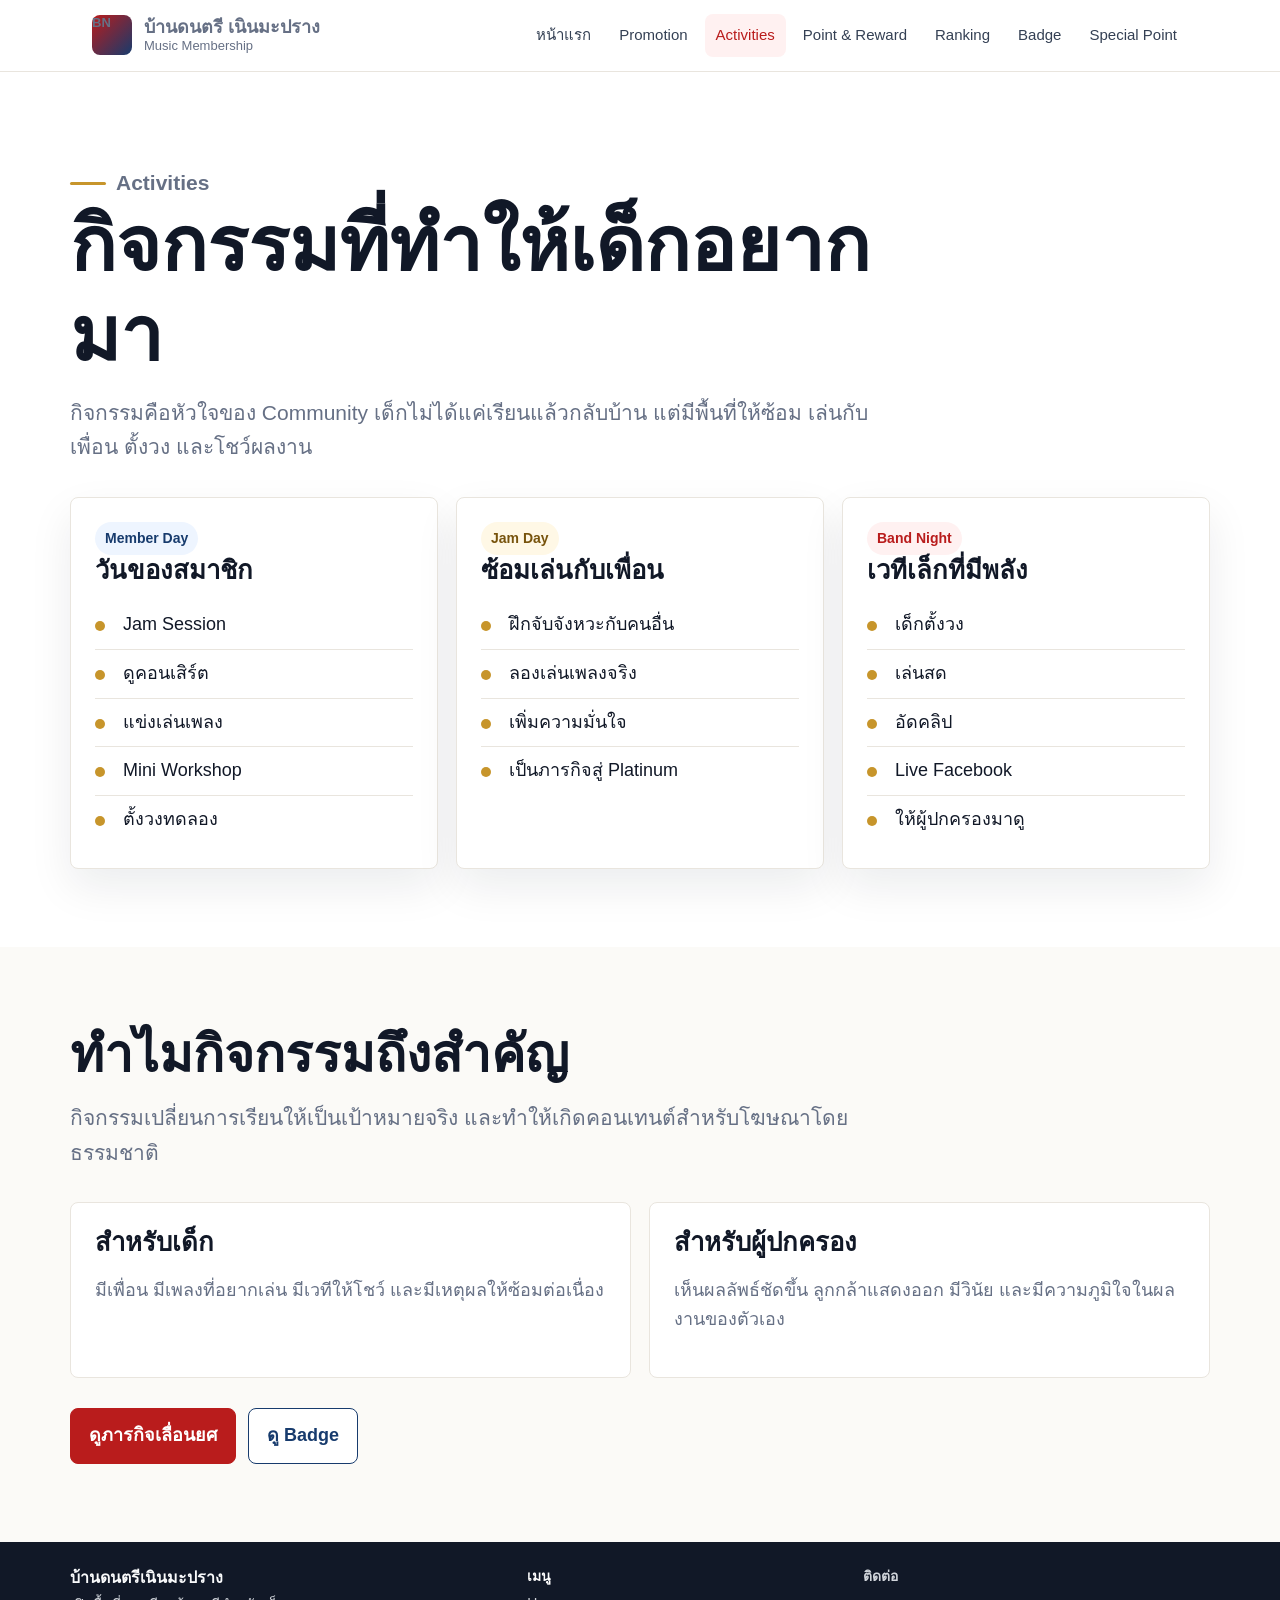
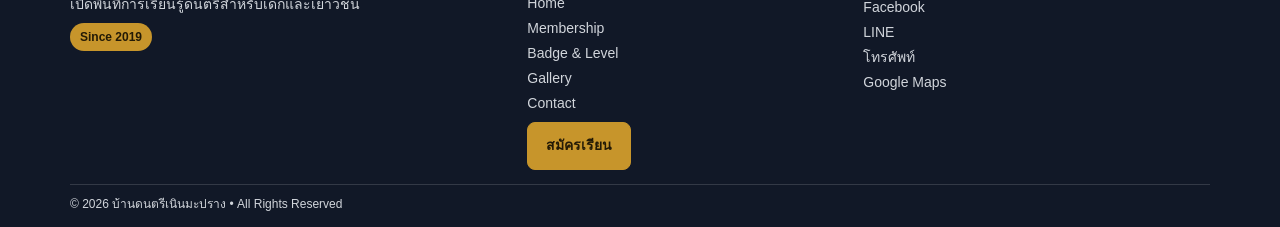
==== activities.html @ 653e2a2e "Add files via upload" ====
﻿<!doctype html>
<html lang="th">
  <head>
    <meta charset="utf-8"><meta name="viewport" content="width=device-width, initial-scale=1">
    <title>Activities | บ้านดนตรี เนินมะปราง</title><link rel="stylesheet" href="assets/styles.css">
  </head>
  <body>
    <header class="site-header"><nav class="nav" aria-label="เมนูหลัก"><a class="brand" href="index.html"><span class="brand-mark">BN</span><span><strong>บ้านดนตรี เนินมะปราง</strong><span>Music Membership</span></span></a><button class="nav-toggle" type="button" aria-label="เปิดเมนู" aria-expanded="false">☰</button><div class="nav-links"><a href="index.html">หน้าแรก</a><a href="promotion.html">Promotion</a><a class="active" href="activities.html">Activities</a><a href="point-reward.html">Point & Reward</a><a href="ranking.html">Ranking</a><a href="badge.html">Badge</a><a href="special-point.html">Special Point</a></div></nav></header>
    <main>
      <section class="section">
        <div class="container">
          <div class="section-head"><p class="eyebrow">Activities</p><h1>กิจกรรมที่ทำให้เด็กอยากมา</h1><p>กิจกรรมคือหัวใจของ Community เด็กไม่ได้แค่เรียนแล้วกลับบ้าน แต่มีพื้นที่ให้ซ้อม เล่นกับเพื่อน ตั้งวง และโชว์ผลงาน</p></div>
          <div class="grid">
            <article class="card feature"><span class="tag">Member Day</span><h3>วันของสมาชิก</h3><ul class="list"><li>Jam Session</li><li>ดูคอนเสิร์ต</li><li>แข่งเล่นเพลง</li><li>Mini Workshop</li><li>ตั้งวงทดลอง</li></ul></article>
            <article class="card feature"><span class="tag gold">Jam Day</span><h3>ซ้อมเล่นกับเพื่อน</h3><ul class="list"><li>ฝึกจับจังหวะกับคนอื่น</li><li>ลองเล่นเพลงจริง</li><li>เพิ่มความมั่นใจ</li><li>เป็นภารกิจสู่ Platinum</li></ul></article>
            <article class="card feature"><span class="tag red">Band Night</span><h3>เวทีเล็กที่มีพลัง</h3><ul class="list"><li>เด็กตั้งวง</li><li>เล่นสด</li><li>อัดคลิป</li><li>Live Facebook</li><li>ให้ผู้ปกครองมาดู</li></ul></article>
          </div>
        </div>
      </section>
      <section class="section alt">
        <div class="container">
          <div class="section-head"><h2>ทำไมกิจกรรมถึงสำคัญ</h2><p>กิจกรรมเปลี่ยนการเรียนให้เป็นเป้าหมายจริง และทำให้เกิดคอนเทนต์สำหรับโฆษณาโดยธรรมชาติ</p></div>
          <div class="grid two">
            <article class="card"><h3>สำหรับเด็ก</h3><p>มีเพื่อน มีเพลงที่อยากเล่น มีเวทีให้โชว์ และมีเหตุผลให้ซ้อมต่อเนื่อง</p></article>
            <article class="card"><h3>สำหรับผู้ปกครอง</h3><p>เห็นผลลัพธ์ชัดขึ้น ลูกกล้าแสดงออก มีวินัย และมีความภูมิใจในผลงานของตัวเอง</p></article>
          </div>
          <div class="actions"><a class="button" href="ranking.html">ดูภารกิจเลื่อนยศ</a><a class="button secondary" href="badge.html">ดู Badge</a></div>
        </div>
      </section>
    </main>
    <footer class="site-footer" id="contact-footer">
  <div class="footer-grid">
    <div class="footer-brand">
      <strong>บ้านดนตรีเนินมะปราง</strong>
      <p>เปิดพื้นที่การเรียนรู้ดนตรีสำหรับเด็กและเยาวชน</p>
      <span class="footer-since">Since 2019</span>
    </div>
    <div>
      <p class="footer-title">เมนู</p>
      <div class="footer-links">
        <a href="index.html">Home</a>
        <a href="promotion.html">Membership</a>
        <a href="ranking.html">Badge &amp; Level</a>
        <a href="activities.html">Gallery</a>
        <a href="#contact-footer">Contact</a>
      </div>
      <div class="footer-apply">
        <a class="button gold" href="promotion.html">สมัครเรียน</a>
      </div>
    </div>
    <div class="footer-contact">
      <p class="footer-title">ติดต่อ</p>
      <a href="#">Facebook</a>
      <a href="#">LINE</a>
      <a href="tel:">โทรศัพท์</a>
      <a href="#">Google Maps</a>
    </div>
  </div>
  <div class="footer-bottom">© 2026 บ้านดนตรีเนินมะปราง • All Rights Reserved</div>
</footer>
    <button class="to-top" type="button" aria-label="กลับขึ้นด้านบน">↑</button><script src="assets/script.js"></script>
  </body>
</html>
---- assets/styles.css ----
:root {
  --white: #ffffff;
  --paper: #fbfaf7;
  --ink: #111827;
  --muted: #667085;
  --line: #e9e5de;
  --red: #b91c1c;
  --red-soft: #fff1f1;
  --gold: #c7952b;
  --gold-soft: #fff8e6;
  --blue: #173b6d;
  --blue-soft: #eef5ff;
  --shadow: 0 18px 44px rgba(17, 24, 39, 0.08);
  --radius: 8px;
  --max: 1140px;
}

* {
  box-sizing: border-box;
}

html {
  scroll-behavior: smooth;
}

body {
  margin: 0;
  color: var(--ink);
  background: var(--white);
  font-family: Tahoma, Arial, sans-serif;
  font-size: 18px;
  line-height: 1.65;
}

img {
  display: block;
  width: 100%;
  height: auto;
}

a {
  color: inherit;
  text-decoration: none;
}

.site-header {
  position: sticky;
  top: 0;
  z-index: 50;
  background: rgba(255, 255, 255, 0.94);
  border-bottom: 1px solid var(--line);
  backdrop-filter: blur(18px);
}

.nav {
  max-width: var(--max);
  margin: 0 auto;
  padding: 14px 22px;
  display: flex;
  align-items: center;
  justify-content: space-between;
  gap: 18px;
}

.brand {
  display: flex;
  align-items: center;
  gap: 12px;
  min-width: 230px;
}

.brand-mark {
  width: 40px;
  height: 40px;
  display: grid;
  place-items: center;
  color: var(--white);
  background: linear-gradient(135deg, var(--red), var(--blue));
  border-radius: 8px;
  font-weight: 700;
}

.brand strong {
  display: block;
  font-size: 18px;
  line-height: 1.2;
}

.brand span {
  display: block;
  color: var(--muted);
  font-size: 13px;
  line-height: 1.2;
}

.nav-toggle {
  display: none;
  width: 44px;
  height: 44px;
  border: 1px solid var(--line);
  background: var(--white);
  border-radius: var(--radius);
  font-size: 24px;
  cursor: pointer;
}

.nav-links {
  display: flex;
  align-items: center;
  justify-content: flex-end;
  gap: 6px;
  flex-wrap: wrap;
}

.nav-links a {
  padding: 9px 11px;
  color: #344054;
  border-radius: 8px;
  font-size: 15px;
}

.nav-links a:hover,
.nav-links a.active {
  color: var(--red);
  background: var(--red-soft);
}

.section {
  padding: 78px 22px;
}

.section.alt {
  background: var(--paper);
}

.container {
  width: 100%;
  max-width: var(--max);
  margin: 0 auto;
}

.hero {
  padding: 64px 22px 42px;
}

.hero-grid {
  max-width: var(--max);
  margin: 0 auto;
  display: grid;
  grid-template-columns: minmax(0, 1fr) minmax(320px, 500px);
  gap: 42px;
  align-items: center;
}

.hero-copy {
  max-width: 720px;
}

.eyebrow {
  display: inline-flex;
  align-items: center;
  gap: 10px;
  margin: 0 0 18px;
  color: var(--blue);
  font-weight: 700;
  font-size: 16px;
}

.eyebrow::before {
  content: "";
  width: 36px;
  height: 3px;
  background: var(--gold);
  border-radius: 999px;
}

h1,
h2,
h3 {
  margin: 0;
  line-height: 1.18;
  letter-spacing: 0;
}

h1 {
  font-size: clamp(42px, 6vw, 76px);
}

h2 {
  font-size: clamp(34px, 4vw, 54px);
}

h3 {
  font-size: clamp(24px, 2vw, 30px);
}

.lead {
  margin: 22px 0 0;
  max-width: 760px;
  color: #344054;
  font-size: clamp(20px, 2vw, 26px);
}

.hero-actions,
.actions {
  margin-top: 30px;
  display: flex;
  gap: 12px;
  flex-wrap: wrap;
}

.button {
  display: inline-flex;
  align-items: center;
  justify-content: center;
  min-height: 48px;
  padding: 12px 18px;
  color: var(--white);
  background: var(--red);
  border: 1px solid var(--red);
  border-radius: 8px;
  font-weight: 700;
}

.button.secondary {
  color: var(--blue);
  background: var(--white);
  border-color: var(--blue);
}

.button.gold {
  color: #231a06;
  background: var(--gold);
  border-color: var(--gold);
}

.button.green {
  color: var(--white);
  background: #15803d;
  border-color: #15803d;
}

.button.blue {
  color: var(--white);
  background: #1d4ed8;
  border-color: #1d4ed8;
}

.button.pink-purple {
  color: var(--white);
  background: linear-gradient(135deg, #db2777, #7c3aed);
  border-color: #a21caf;
}

.hero-media {
  overflow: hidden;
  border: 1px solid var(--line);
  border-radius: var(--radius);
  box-shadow: var(--shadow);
  background: var(--paper);
}

.hero-media img {
  aspect-ratio: 4 / 3;
  object-fit: cover;
}

.section-head {
  max-width: 820px;
  margin-bottom: 32px;
}

.section-head p {
  margin: 16px 0 0;
  color: var(--muted);
  font-size: 21px;
}

.grid {
  display: grid;
  grid-template-columns: repeat(3, minmax(0, 1fr));
  gap: 18px;
}

.grid.two {
  grid-template-columns: repeat(2, minmax(0, 1fr));
}

.promo-grid {
  display: grid;
  grid-template-columns: repeat(2, minmax(0, 1fr));
  gap: 18px;
}

.promo-card {
  min-height: 100%;
  display: flex;
  flex-direction: column;
}

.promo-card .list {
  flex: 1;
}

.promo-card .button {
  margin-top: 20px;
  align-self: flex-start;
}

.detail-layout {
  display: grid;
  grid-template-columns: minmax(0, 1.25fr) minmax(280px, 0.75fr);
  gap: 22px;
  align-items: start;
}

.detail-panel {
  position: sticky;
  top: 92px;
}

.summary-row {
  display: grid;
  grid-template-columns: 180px 1fr;
  gap: 12px;
  padding: 14px 0;
  border-top: 1px solid var(--line);
}

.summary-row:first-child {
  border-top: 0;
}

.summary-row strong {
  color: var(--blue);
}

.card {
  padding: 24px;
  background: var(--white);
  border: 1px solid var(--line);
  border-radius: var(--radius);
}

.card.feature {
  box-shadow: var(--shadow);
}

.card p {
  color: var(--muted);
}

.price {
  margin: 14px 0;
  color: var(--red);
  font-size: 34px;
  font-weight: 700;
}

.price small {
  color: var(--muted);
  font-size: 16px;
  font-weight: 400;
}

.tag {
  display: inline-flex;
  padding: 5px 10px;
  color: var(--blue);
  background: var(--blue-soft);
  border-radius: 999px;
  font-size: 14px;
  font-weight: 700;
}

.tag.gold {
  color: #77530c;
  background: var(--gold-soft);
}

.tag.red {
  color: var(--red);
  background: var(--red-soft);
}

.list {
  margin: 16px 0 0;
  padding: 0;
  list-style: none;
}

.list li {
  position: relative;
  padding: 9px 0 9px 28px;
  border-top: 1px solid var(--line);
}

.list li:first-child {
  border-top: 0;
}

.list li::before {
  content: "";
  position: absolute;
  left: 0;
  top: 20px;
  width: 10px;
  height: 10px;
  background: var(--gold);
  border-radius: 50%;
}

.table-wrap {
  overflow-x: auto;
  border: 1px solid var(--line);
  border-radius: var(--radius);
  background: var(--white);
}

table {
  width: 100%;
  min-width: 680px;
  border-collapse: collapse;
}

th,
td {
  padding: 18px;
  text-align: left;
  border-bottom: 1px solid var(--line);
  vertical-align: top;
}

th {
  color: var(--blue);
  background: #f8fafc;
}

tr:last-child td {
  border-bottom: 0;
}

.rank {
  border-left: 6px solid var(--gold);
}

.rank.copper {
  border-left-color: #b87333;
}

.rank.silver {
  border-left-color: #9ca3af;
}

.rank.gold {
  border-left-color: var(--gold);
}

.rank.platinum {
  border-left-color: #5b8def;
}

.rank.diamond {
  border-left-color: #1d4ed8;
}

.step {
  display: grid;
  grid-template-columns: 54px 1fr;
  gap: 16px;
  align-items: start;
}

.step-number {
  width: 54px;
  height: 54px;
  display: grid;
  place-items: center;
  color: var(--white);
  background: var(--blue);
  border-radius: 8px;
  font-weight: 700;
}

.quote-band {
  color: var(--white);
  background: linear-gradient(135deg, var(--blue), var(--red));
}

.quote-band .lead {
  color: rgba(255, 255, 255, 0.9);
}

.site-footer {
  padding: 24px 22px 14px;
  color: #f9fafb;
  background: #111827;
  font-size: 14px;
  line-height: 1.5;
}

.footer-grid {
  max-width: var(--max);
  margin: 0 auto;
  display: grid;
  grid-template-columns: 1.25fr 0.9fr 1fr;
  gap: 24px;
  align-items: start;
}

.footer-brand strong {
  display: block;
  font-size: 16px;
}

.footer-brand p,
.footer-contact p,
.footer-bottom {
  color: #d1d5db;
}

.footer-brand p {
  margin: 4px 0 8px;
}

.footer-since {
  display: inline-flex;
  padding: 5px 10px;
  color: #231a06;
  background: var(--gold);
  border-radius: 999px;
  font-size: 12px;
  font-weight: 700;
}

.footer-title {
  margin: 0 0 6px;
  color: var(--white);
  font-weight: 700;
}

.footer-links {
  display: flex;
  flex-direction: column;
  align-items: flex-start;
  gap: 4px;
}

.footer-links a,
.footer-contact a {
  color: #d1d5db;
}

.footer-links a:hover,
.footer-contact a:hover {
  color: var(--white);
}

.footer-apply {
  margin-top: 8px;
}

.footer-contact {
  display: flex;
  flex-direction: column;
  align-items: flex-start;
  gap: 4px;
}

.footer-bottom {
  max-width: var(--max);
  margin: 14px auto 0;
  padding-top: 10px;
  border-top: 1px solid rgba(255, 255, 255, 0.14);
  font-size: 12px;
}

.to-top {
  position: fixed;
  right: 18px;
  bottom: 18px;
  width: 46px;
  height: 46px;
  display: none;
  place-items: center;
  color: var(--white);
  background: var(--blue);
  border: 0;
  border-radius: 8px;
  cursor: pointer;
  box-shadow: var(--shadow);
}

.to-top.show {
  display: grid;
}

@media (max-width: 920px) {
  .nav {
    align-items: flex-start;
  }

  .nav-toggle {
    display: block;
  }

  .nav-links {
    position: absolute;
    left: 16px;
    right: 16px;
    top: 74px;
    display: none;
    flex-direction: column;
    align-items: stretch;
    padding: 12px;
    background: var(--white);
    border: 1px solid var(--line);
    border-radius: var(--radius);
    box-shadow: var(--shadow);
  }

  .nav-links.open {
    display: flex;
  }

  .nav-links a {
    padding: 13px 14px;
    font-size: 18px;
  }

  .hero-grid,
  .grid,
  .grid.two,
  .promo-grid,
  .detail-layout,
  .footer-grid {
    grid-template-columns: 1fr;
  }

  .detail-panel {
    position: static;
  }

  .hero {
    padding-top: 42px;
  }

  .section {
    padding: 56px 18px;
  }
}

@media (max-width: 560px) {
  body {
    font-size: 17px;
  }

  .brand {
    min-width: 0;
  }

  .brand span {
    display: none;
  }

  .hero-actions,
  .actions {
    flex-direction: column;
  }

  .button {
    width: 100%;
  }

  .card {
    padding: 20px;
  }

  .summary-row {
    grid-template-columns: 1fr;
  }
}
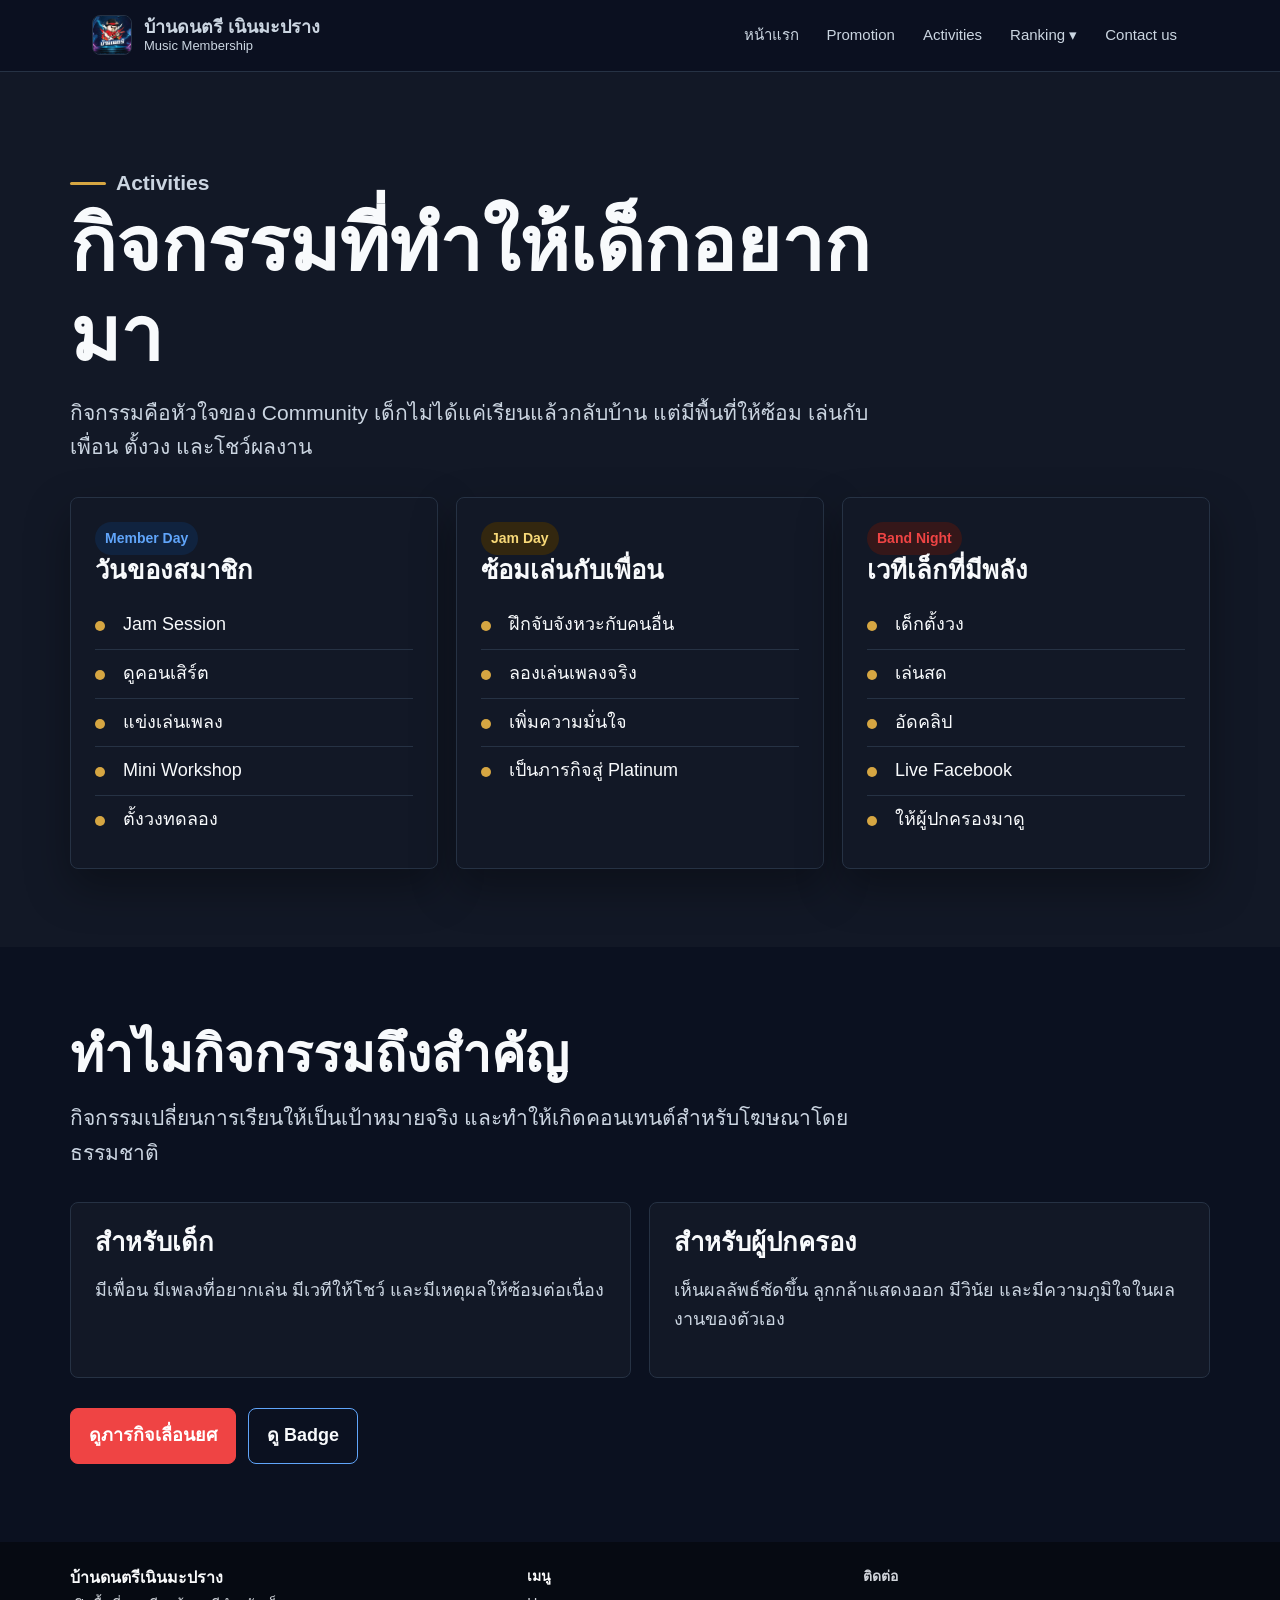
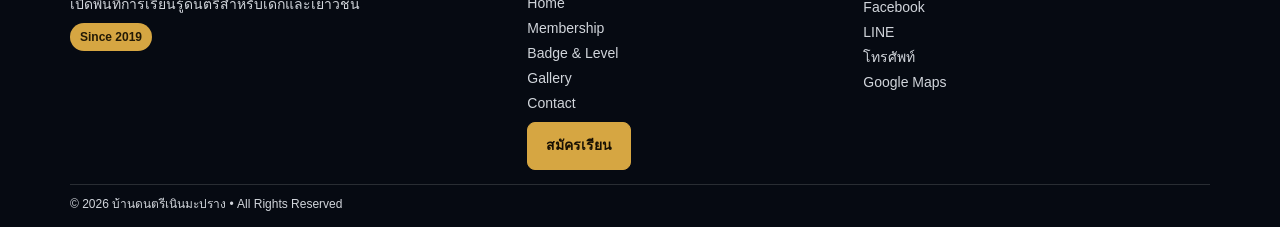
==== commit e0a48fdc: "Add files via upload" ====
--- a/activities.html
+++ b/activities.html
@@ -5,7 +5,21 @@
     <title>Activities | บ้านดนตรี เนินมะปราง</title><link rel="stylesheet" href="assets/styles.css">
   </head>
   <body>
-    <header class="site-header"><nav class="nav" aria-label="เมนูหลัก"><a class="brand" href="index.html"><span class="brand-mark">BN</span><span><strong>บ้านดนตรี เนินมะปราง</strong><span>Music Membership</span></span></a><button class="nav-toggle" type="button" aria-label="เปิดเมนู" aria-expanded="false">☰</button><div class="nav-links"><a href="index.html">หน้าแรก</a><a href="promotion.html">Promotion</a><a class="active" href="activities.html">Activities</a><a href="point-reward.html">Point & Reward</a><a href="ranking.html">Ranking</a><a href="badge.html">Badge</a><a href="special-point.html">Special Point</a></div></nav></header>
+    <header class="site-header"><nav class="nav" aria-label="เมนูหลัก"><a class="brand" href="index.html"><img class="brand-mark" src="assets/logo/logo.jpg" alt="โลโก้บ้านดนตรีเนินมะปราง"><span><strong>บ้านดนตรี เนินมะปราง</strong><span>Music Membership</span></span></a><button class="nav-toggle" type="button" aria-label="เปิดเมนู" aria-expanded="false">☰</button><div class="nav-links">
+  <a href="index.html">หน้าแรก</a>
+  <a href="promotion.html">Promotion</a>
+  <a href="activities.html">Activities</a>
+  <div class="dropdown">
+    <button class="dropdown-toggle" type="button" aria-expanded="false">Ranking ▾</button>
+    <div class="dropdown-menu">
+      <a href="point-reward.html">Point and Reward</a>
+      <a href="ranking.html">Ranking</a>
+      <a href="badge.html">Badge</a>
+      <a href="special-point.html">Special Point</a>
+    </div>
+  </div>
+  <a href="https://www.facebook.com/KruNad">Contact us</a>
+</div></nav></header>
     <main>
       <section class="section">
         <div class="container">
@@ -50,10 +64,10 @@
     </div>
     <div class="footer-contact">
       <p class="footer-title">ติดต่อ</p>
-      <a href="#">Facebook</a>
+      <a href="https://www.facebook.com/KruNad">Facebook</a>
       <a href="#">LINE</a>
       <a href="tel:">โทรศัพท์</a>
-      <a href="#">Google Maps</a>
+      <a href="https://maps.app.goo.gl/mKaxBHQPnWAKDWCU8">Google Maps</a>
     </div>
   </div>
   <div class="footer-bottom">© 2026 บ้านดนตรีเนินมะปราง • All Rights Reserved</div>
@@ -62,3 +76,7 @@
   </body>
 </html>
 
+
+
+
+
--- a/assets/styles.css
+++ b/assets/styles.css
@@ -1,16 +1,16 @@
 :root {
-  --white: #ffffff;
-  --paper: #fbfaf7;
-  --ink: #111827;
-  --muted: #667085;
-  --line: #e9e5de;
-  --red: #b91c1c;
-  --red-soft: #fff1f1;
-  --gold: #c7952b;
-  --gold-soft: #fff8e6;
-  --blue: #173b6d;
-  --blue-soft: #eef5ff;
-  --shadow: 0 18px 44px rgba(17, 24, 39, 0.08);
+  --white: #121826;
+  --paper: #0b1120;
+  --ink: #f8fafc;
+  --muted: #cbd5e1;
+  --line: #263244;
+  --red: #ef4444;
+  --red-soft: #351719;
+  --gold: #d6a642;
+  --gold-soft: #33270f;
+  --blue: #60a5fa;
+  --blue-soft: #10233f;
+  --shadow: 0 18px 44px rgba(0, 0, 0, 0.34);
   --radius: 8px;
   --max: 1140px;
 }
@@ -47,7 +47,7 @@
   position: sticky;
   top: 0;
   z-index: 50;
-  background: rgba(255, 255, 255, 0.94);
+  background: rgba(11, 17, 32, 0.92);
   border-bottom: 1px solid var(--line);
   backdrop-filter: blur(18px);
 }
@@ -74,10 +74,13 @@
   height: 40px;
   display: grid;
   place-items: center;
-  color: var(--white);
-  background: linear-gradient(135deg, var(--red), var(--blue));
+  color: #ffffff;
+  background: #ffffff;
   border-radius: 8px;
   font-weight: 700;
+  overflow: hidden;
+  border: 1px solid var(--line);
+  object-fit: cover;
 }
 
 .brand strong {
@@ -91,6 +94,11 @@
   color: var(--muted);
   font-size: 13px;
   line-height: 1.2;
+}
+
+.brand::after {
+  content: "";
+  display: none;
 }
 
 .nav-toggle {
@@ -99,6 +107,7 @@
   height: 44px;
   border: 1px solid var(--line);
   background: var(--white);
+  color: var(--ink);
   border-radius: var(--radius);
   font-size: 24px;
   cursor: pointer;
@@ -112,17 +121,56 @@
   flex-wrap: wrap;
 }
 
-.nav-links a {
+.nav-links a,
+.dropdown-toggle {
   padding: 9px 11px;
-  color: #344054;
+  color: var(--muted);
   border-radius: 8px;
   font-size: 15px;
 }
 
+.dropdown-toggle {
+  border: 0;
+  background: transparent;
+  font-family: inherit;
+  cursor: pointer;
+}
+
 .nav-links a:hover,
-.nav-links a.active {
+.nav-links a.active,
+.dropdown-toggle:hover,
+.dropdown.open > .dropdown-toggle {
   color: var(--red);
   background: var(--red-soft);
+}
+
+.dropdown {
+  position: relative;
+}
+
+.dropdown-menu {
+  position: absolute;
+  top: 100%;
+  right: 0;
+  min-width: 230px;
+  display: none;
+  padding: 12px 8px 8px;
+  background: var(--white);
+  border: 1px solid var(--line);
+  border-radius: var(--radius);
+  box-shadow: var(--shadow);
+}
+
+.dropdown:hover .dropdown-menu,
+.dropdown.open .dropdown-menu,
+.dropdown:focus-within .dropdown-menu {
+  display: grid;
+  gap: 4px;
+}
+
+.dropdown-menu a {
+  display: block;
+  padding: 10px 12px;
 }
 
 .section {
@@ -197,7 +245,7 @@
 .lead {
   margin: 22px 0 0;
   max-width: 760px;
-  color: #344054;
+  color: var(--muted);
   font-size: clamp(20px, 2vw, 26px);
 }
 
@@ -215,7 +263,7 @@
   justify-content: center;
   min-height: 48px;
   padding: 12px 18px;
-  color: var(--white);
+  color: #ffffff;
   background: var(--red);
   border: 1px solid var(--red);
   border-radius: 8px;
@@ -223,31 +271,31 @@
 }
 
 .button.secondary {
-  color: var(--blue);
-  background: var(--white);
+  color: var(--ink);
+  background: transparent;
   border-color: var(--blue);
 }
 
 .button.gold {
-  color: #231a06;
+  color: #171003;
   background: var(--gold);
   border-color: var(--gold);
 }
 
 .button.green {
-  color: var(--white);
+  color: #ffffff;
   background: #15803d;
   border-color: #15803d;
 }
 
 .button.blue {
-  color: var(--white);
+  color: #ffffff;
   background: #1d4ed8;
   border-color: #1d4ed8;
 }
 
 .button.pink-purple {
-  color: var(--white);
+  color: #ffffff;
   background: linear-gradient(135deg, #db2777, #7c3aed);
   border-color: #a21caf;
 }
@@ -374,7 +422,7 @@
 }
 
 .tag.gold {
-  color: #77530c;
+  color: #f8d978;
   background: var(--gold-soft);
 }
 
@@ -433,7 +481,7 @@
 
 th {
   color: var(--blue);
-  background: #f8fafc;
+  background: #172033;
 }
 
 tr:last-child td {
@@ -476,14 +524,14 @@
   height: 54px;
   display: grid;
   place-items: center;
-  color: var(--white);
+  color: #ffffff;
   background: var(--blue);
   border-radius: 8px;
   font-weight: 700;
 }
 
 .quote-band {
-  color: var(--white);
+  color: #ffffff;
   background: linear-gradient(135deg, var(--blue), var(--red));
 }
 
@@ -494,7 +542,7 @@
 .site-footer {
   padding: 24px 22px 14px;
   color: #f9fafb;
-  background: #111827;
+  background: #060a12;
   font-size: 14px;
   line-height: 1.5;
 }
@@ -535,7 +583,7 @@
 
 .footer-title {
   margin: 0 0 6px;
-  color: var(--white);
+  color: #ffffff;
   font-weight: 700;
 }
 
@@ -553,7 +601,7 @@
 
 .footer-links a:hover,
 .footer-contact a:hover {
-  color: var(--white);
+  color: #ffffff;
 }
 
 .footer-apply {
@@ -583,7 +631,7 @@
   height: 46px;
   display: none;
   place-items: center;
-  color: var(--white);
+  color: #ffffff;
   background: var(--blue);
   border: 0;
   border-radius: 8px;
@@ -628,6 +676,26 @@
     font-size: 18px;
   }
 
+  .dropdown {
+    width: 100%;
+  }
+
+  .dropdown-toggle {
+    width: 100%;
+    padding: 13px 14px;
+    text-align: left;
+    font-size: 18px;
+  }
+
+  .dropdown-menu {
+    position: static;
+    min-width: 0;
+    margin-top: 4px;
+    padding: 6px;
+    box-shadow: none;
+    background: #172033;
+  }
+
   .hero-grid,
   .grid,
   .grid.two,
@@ -659,8 +727,28 @@
     min-width: 0;
   }
 
-  .brand span {
+  .brand > span:not(.brand-mark) {
     display: none;
+  }
+
+  .brand-mark {
+    display: grid;
+  }
+
+  .brand::after {
+    content: "กลับหน้าแรก";
+    display: inline-flex;
+    align-items: center;
+    justify-content: center;
+    min-height: 40px;
+    padding: 9px 14px;
+    color: #ffffff;
+    background: var(--red);
+    border: 1px solid var(--red);
+    border-radius: 8px;
+    font-size: 15px;
+    font-weight: 700;
+    line-height: 1.2;
   }
 
   .hero-actions,
